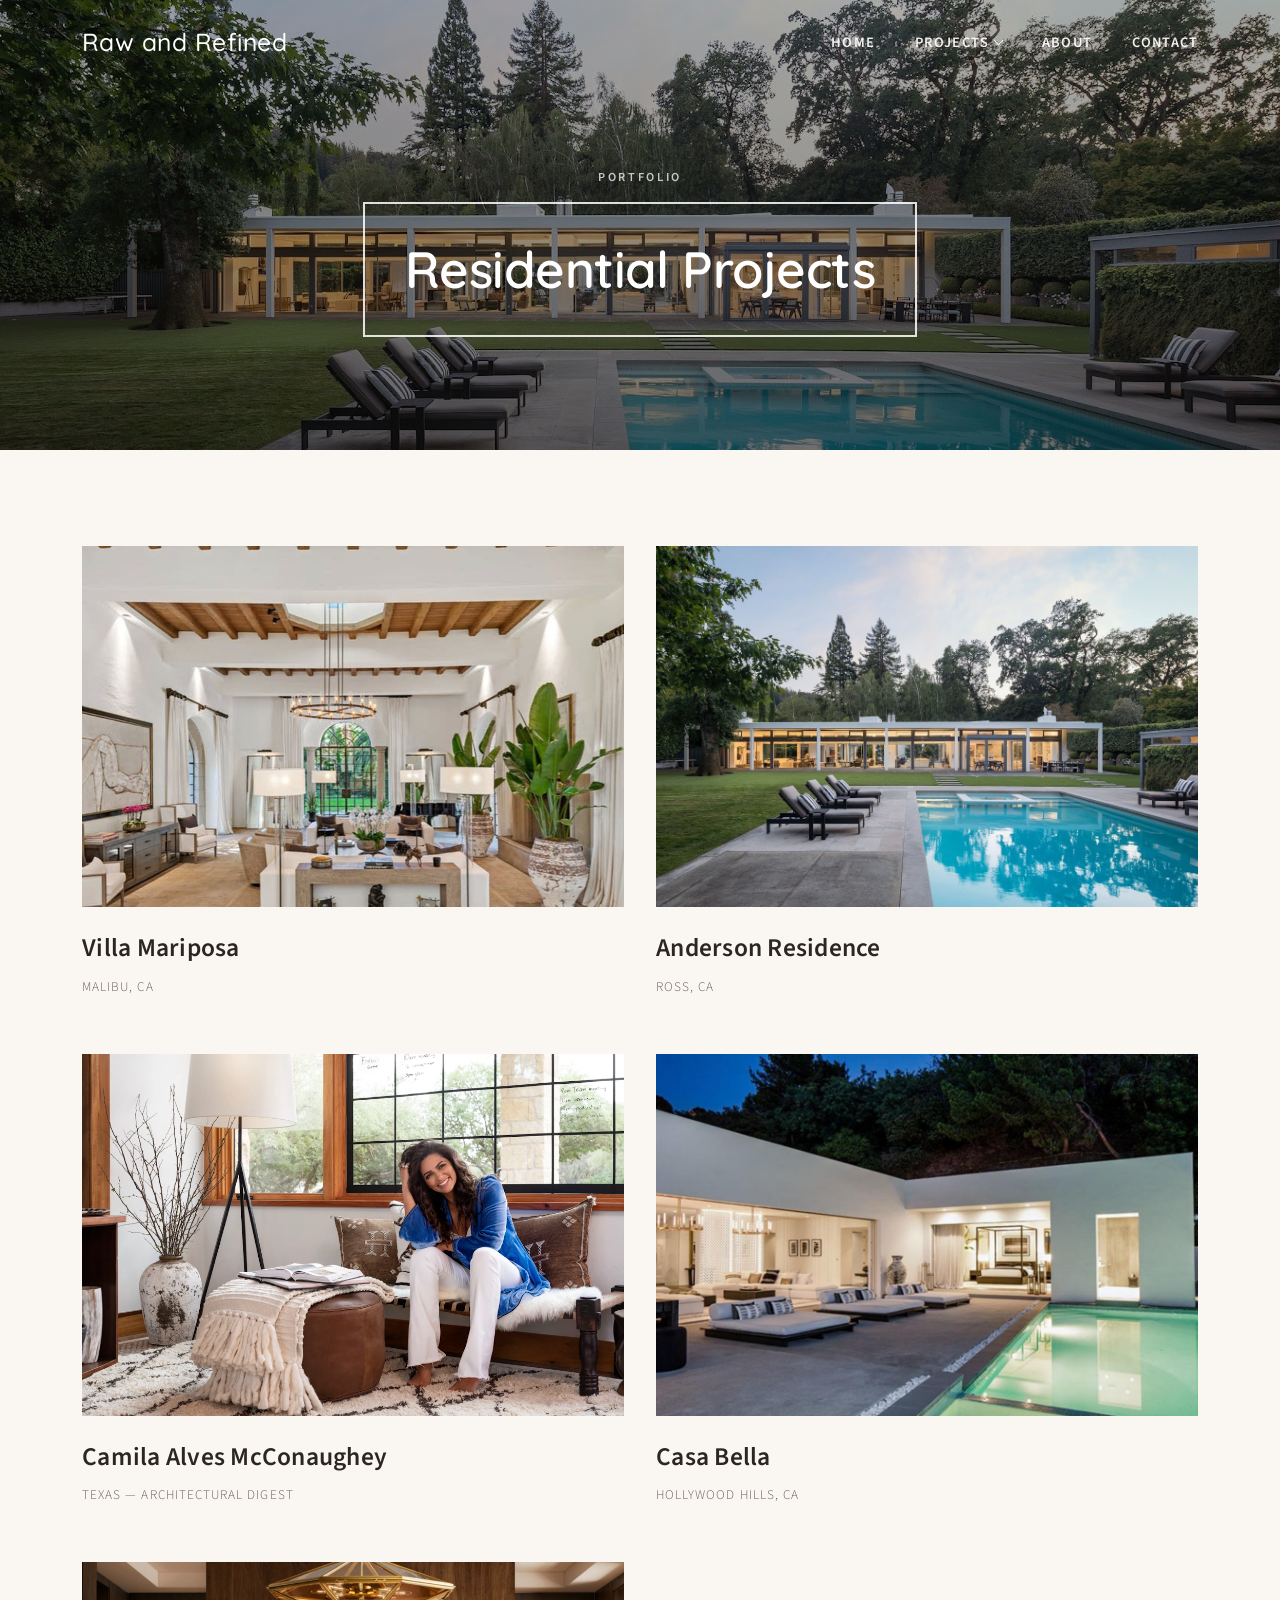
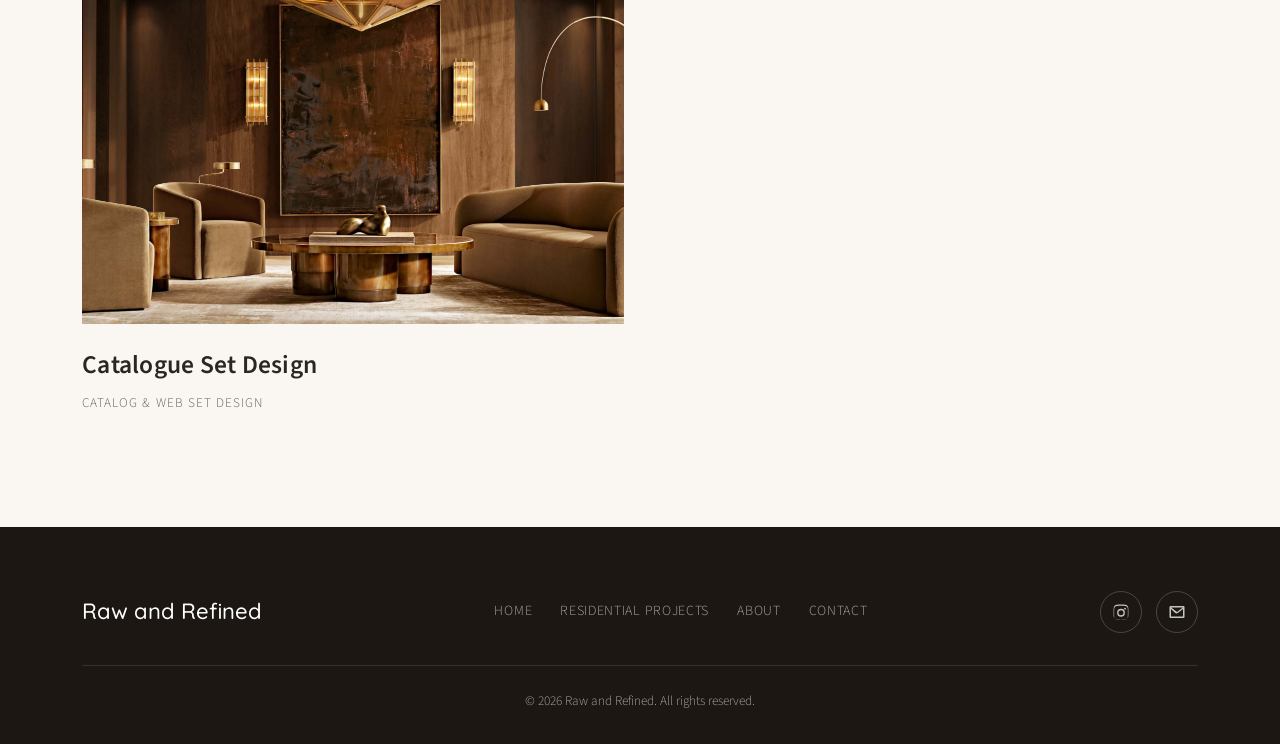
==== projects/index.html @ 06f258f5 "Initial commit: Raw and Refined site rebuild Self-hosted static rebuild of the Raw and Refined Googl" ====
<!DOCTYPE html>
<html lang="en">
<head>
<meta charset="UTF-8">
<meta name="viewport" content="width=device-width, initial-scale=1.0">
<title>Residential Projects | Raw and Refined</title>
<meta name="description" content="A selection of residential interior design projects by Raw and Refined.">
<link rel="icon" type="image/png" href="../assets/img/favicon.png">
<link rel="stylesheet" href="../assets/css/style.css?v=1788141513">
</head>
<body>

<header class="site-header">
  <div class="container nav-inner">
    <a href="../index.html" class="brand">Raw and Refined</a>
    <button class="menu-btn" aria-label="Toggle menu"><span></span></button>
    <nav>
      <ul class="nav-links">
        <li><a href="../index.html">Home</a></li>
        <li class="nav-item-has-children">
          <a href="index.html">Projects</a>
          <ul class="submenu">
            <li><a href="villa-mariposa.html">Villa Mariposa</a></li>
            <li><a href="anderson-residence.html">Anderson Residence</a></li>
            <li><a href="camila-mcconaughey.html">Camila McConaughey</a></li>
            <li><a href="casa-bella.html">Casa Bella</a></li>
            <li><a href="catalogue-set-design.html">Catalogue Set Design</a></li>
          </ul>
        </li>
        <li><a href="../about.html">About</a></li>
        <li><a href="../contact.html">Contact</a></li>
      </ul>
    </nav>
  </div>
</header>

<section class="page-banner" style="background-image:url('../assets/img/projects/anderson-residence/anderson-residence-1.jpg');">
  <div class="container page-banner-inner">
    <p class="eyebrow">Portfolio</p>
    <h1>Residential Projects</h1>
  </div>
</section>

<section>
  <div class="container">
    <div class="project-grid">
      <a class="project-card" href="villa-mariposa.html">
        <div class="thumb"><img src="../assets/img/projects/villa-mariposa/villa-mariposa-1.jpg" alt="Villa Mariposa"></div>
        <h3>Villa Mariposa</h3>
        <p class="loc">Malibu, CA</p>
      </a>
      <a class="project-card" href="anderson-residence.html">
        <div class="thumb"><img src="../assets/img/projects/anderson-residence/anderson-residence-1.jpg" alt="Anderson Residence"></div>
        <h3>Anderson Residence</h3>
        <p class="loc">Ross, CA</p>
      </a>
      <a class="project-card" href="camila-mcconaughey.html">
        <div class="thumb"><img src="../assets/img/projects/camila-mcconaughey/camila-mcconaughey-2.jpg" alt="Camila McConaughey"></div>
        <h3>Camila Alves McConaughey</h3>
        <p class="loc">Texas &mdash; Architectural Digest</p>
      </a>
      <a class="project-card" href="casa-bella.html">
        <div class="thumb"><img src="../assets/img/projects/casa-bella/casa-bella-1.jpg" alt="Casa Bella"></div>
        <h3>Casa Bella</h3>
        <p class="loc">Hollywood Hills, CA</p>
      </a>
      <a class="project-card" href="catalogue-set-design.html">
        <div class="thumb"><img src="../assets/img/projects/catalogue-set-design/catalogue-set-design-1.jpg" alt="Catalogue Set Design"></div>
        <h3>Catalogue Set Design</h3>
        <p class="loc">Catalog &amp; Web Set Design</p>
      </a>
    </div>
  </div>
</section>

<footer class="site-footer">
  <div class="container">
    <div class="footer-inner">
      <div class="footer-brand">Raw and Refined</div>
      <ul class="footer-links">
        <li><a href="../index.html">Home</a></li>
        <li><a href="index.html">Residential Projects</a></li>
        <li><a href="../about.html">About</a></li>
        <li><a href="../contact.html">Contact</a></li>
      </ul>
      <div class="footer-social">
        <a class="icon-link" href="https://www.instagram.com/fabglamiedputri/" target="_blank" rel="noopener" aria-label="Instagram">
          <svg viewBox="0 0 24 24"><path d="M12 2.16c3.2 0 3.58.01 4.85.07 1.17.05 1.8.25 2.23.41.56.22.96.48 1.38.9.42.42.68.82.9 1.38.16.42.36 1.06.41 2.23.06 1.27.07 1.65.07 4.85s-.01 3.58-.07 4.85c-.05 1.17-.25 1.8-.41 2.23-.22.56-.48.96-.9 1.38-.42.42-.82.68-1.38.9-.42.16-1.06.36-2.23.41-1.27.06-1.65.07-4.85.07s-3.58-.01-4.85-.07c-1.17-.05-1.8-.25-2.23-.41-.56-.22-.96-.48-1.38-.9-.42-.42-.68-.82-.9-1.38-.16-.42-.36-1.06-.41-2.23-.06-1.27-.07-1.65-.07-4.85s.01-3.58.07-4.85c.05-1.17.25-1.8.41-2.23.22-.56.48-.96.9-1.38.42-.42.82-.68 1.38-.9.42-.16 1.06-.36 2.23-.41C8.42 2.17 8.8 2.16 12 2.16zm0 1.62c-3.14 0-3.5.01-4.74.07-1.03.05-1.6.22-1.97.36-.5.19-.85.42-1.22.8-.38.37-.6.72-.8 1.22-.14.37-.3.94-.36 1.97-.06 1.24-.07 1.6-.07 4.74s.01 3.5.07 4.74c.05 1.03.22 1.6.36 1.97.19.5.42.85.8 1.22.37.38.72.6 1.22.8.37.14.94.3 1.97.36 1.24.06 1.6.07 4.74.07s3.5-.01 4.74-.07c1.03-.05 1.6-.22 1.97-.36.5-.19.85-.42 1.22-.8.38-.37.6-.72.8-1.22.14-.37.3-.94.36-1.97.06-1.24.07-1.6.07-4.74s-.01-3.5-.07-4.74c-.05-1.03-.22-1.6-.36-1.97-.19-.5-.42-.85-.8-1.22a3.27 3.27 0 0 0-1.22-.8c-.37-.14-.94-.3-1.97-.36-1.24-.06-1.6-.07-4.74-.07zm0 4.05a5.17 5.17 0 1 1 0 10.34 5.17 5.17 0 0 1 0-10.34zm0 8.53a3.36 3.36 0 1 0 0-6.72 3.36 3.36 0 0 0 0 6.72zm6.58-8.74a1.21 1.21 0 1 1-2.42 0 1.21 1.21 0 0 1 2.42 0z"/></svg>
        </a>
        <a class="icon-link" href="mailto:putri@rawandrefinedco.com" aria-label="Email">
          <svg viewBox="0 0 24 24"><path d="M2 5.5A1.5 1.5 0 0 1 3.5 4h17A1.5 1.5 0 0 1 22 5.5v13a1.5 1.5 0 0 1-1.5 1.5h-17A1.5 1.5 0 0 1 2 18.5v-13zm2.2.5 7.36 5.75a.7.7 0 0 0 .88 0L19.8 6H4.2zM20 7.9l-6.98 5.46a2.7 2.7 0 0 1-3.34 0L4 7.9V18h16V7.9z"/></svg>
        </a>
      </div>
    </div>
    <div class="footer-bottom">&copy; 2026 Raw and Refined. All rights reserved.</div>
  </div>
</footer>

<script src="../assets/js/main.js?v=1788141513"></script>
</body>
</html>
---- assets/css/style.css ----
/* Raw and Refined — Interior Design
   Self-hosted rebuild of the Google Sites original. */

@import url('https://fonts.googleapis.com/css2?family=Quicksand:wght@300;400;500;600;700&family=Source+Sans+Pro:wght@400;600;700&display=swap');

:root {
  --color-bg: #faf7f2;
  --color-bg-alt: #f1ebe1;
  --color-text: #2b2621;
  --color-text-soft: #6b6259;
  --color-line: #e2d9cb;
  --color-accent: #a9855f;
  --color-overlay: rgba(20, 16, 12, 0.38);
  --font-display: 'Quicksand', -apple-system, 'Segoe UI', sans-serif;
  --font-body: 'Source Sans Pro', -apple-system, 'Segoe UI', sans-serif;
  --container: 1180px;
  --nav-height: 84px;
}

* { box-sizing: border-box; }

html { scroll-behavior: smooth; font-size: 17px; }

body {
  margin: 0;
  background: var(--color-bg);
  color: var(--color-text);
  font-family: var(--font-body);
  font-weight: 300;
  line-height: 1.7;
  -webkit-font-smoothing: antialiased;
}

body.home-page { background: #211d1a; }
body.home-page .section-head h2 { color: #f6f1e9; }
body.home-page .section-head .eyebrow { color: var(--color-accent); }

img { max-width: 100%; display: block; }

a { color: inherit; text-decoration: none; }

.container {
  max-width: var(--container);
  margin: 0 auto;
  padding: 0 32px;
}

h1, h2, h3, h4 {
  font-family: var(--font-body);
  font-weight: 600;
  letter-spacing: 0.01em;
  margin: 0 0 0.5em;
}

h1 {
  font-family: var(--font-display);
  font-weight: 400;
  letter-spacing: -0.01em;
}

p { margin: 0 0 1.2em; }

.eyebrow {
  font-family: var(--font-body);
  font-size: 0.72rem;
  letter-spacing: 0.22em;
  text-transform: uppercase;
  color: var(--color-accent);
}

/* ---------- Header / Nav ---------- */

.site-header {
  position: fixed;
  top: 0; left: 0; right: 0;
  z-index: 100;
  height: var(--nav-height);
  display: flex;
  align-items: center;
  transition: background 0.35s ease, box-shadow 0.35s ease;
}

.site-header.is-solid,
.site-header.is-open {
  background: rgba(0, 0, 0, 0.8);
  box-shadow: none;
  backdrop-filter: blur(8px);
}

.nav-inner {
  width: 100%;
  display: flex;
  align-items: center;
  justify-content: space-between;
}

.brand {
  font-family: var(--font-display);
  font-size: 1.45rem;
  font-weight: 500;
  letter-spacing: 0.02em;
  color: #fff;
  transition: color 0.35s ease;
}

.nav-links {
  display: flex;
  align-items: center;
  gap: 40px;
  list-style: none;
  margin: 0; padding: 0;
}

.nav-links a, .nav-toggle-label {
  font-size: 0.85rem;
  font-weight: 600;
  letter-spacing: 0.08em;
  text-transform: uppercase;
  color: #fff;
  transition: color 0.35s ease, opacity 0.2s ease;
  opacity: 0.92;
}

@media (min-width: 881px) {
  .site-header.is-solid .submenu a,
  .site-header.is-open .submenu a { color: #f1ebe1; }
}

.nav-links a:hover { opacity: 1; color: var(--color-accent); }

.nav-item-has-children { position: relative; }

.nav-item-has-children > a::after {
  content: '';
  display: inline-block;
  width: 6px; height: 6px;
  margin-left: 6px;
  border-right: 1px solid currentColor;
  border-bottom: 1px solid currentColor;
  transform: translateY(-3px) rotate(45deg);
}

.submenu {
  position: absolute;
  top: 100%;
  left: -20px;
  min-width: 230px;
  padding: 14px 0;
  margin: 14px 0 0;
  list-style: none;
  background: #211c17;
  box-shadow: 0 18px 40px rgba(0,0,0,0.25);
  opacity: 0;
  visibility: hidden;
  transform: translateY(8px);
  transition: opacity 0.25s ease, transform 0.25s ease, visibility 0.25s ease;
}
.submenu li { margin: 0; padding: 0; }

.nav-item-has-children:hover .submenu,
.nav-item-has-children:focus-within .submenu,
.nav-item-has-children.is-open .submenu {
  opacity: 1;
  visibility: visible;
  transform: translateY(0);
}

.submenu a {
  display: block;
  padding: 10px 24px;
  color: #f1ebe1;
  opacity: 0.85;
  font-size: 0.8rem;
}
.submenu a:hover { opacity: 1; color: var(--color-accent); background: rgba(255,255,255,0.04); }

.nav-toggle {
  display: none;
}

/* Mobile nav */
.menu-btn {
  display: none;
  width: 26px; height: 20px;
  position: relative;
  background: none; border: 0; cursor: pointer;
  z-index: 110;
}
.menu-btn span, .menu-btn::before, .menu-btn::after {
  content: '';
  position: absolute; left: 0; right: 0;
  height: 1.5px;
  background: #fff;
  transition: all 0.3s ease;
}
.menu-btn::before { top: 0; }
.menu-btn span { top: 9px; }
.menu-btn::after { top: 18px; }

.site-header.is-open .menu-btn::before { transform: translateY(9px) rotate(45deg); }
.site-header.is-open .menu-btn span { opacity: 0; }
.site-header.is-open .menu-btn::after { transform: translateY(-9px) rotate(-45deg); }

@media (max-width: 880px) {
  .menu-btn { display: block; margin-left: auto; }
  .nav-links {
    position: fixed;
    top: var(--nav-height); left: 0; right: 0;
    height: calc(100vh - var(--nav-height));
    background: rgba(0, 0, 0, 0.8);
    backdrop-filter: blur(8px);
    flex-direction: column;
    align-items: flex-start;
    gap: 0;
    padding: 12px 32px 40px;
    transform: translateX(100%);
    transition: transform 0.35s ease;
    overflow-y: auto;
  }
  .site-header.is-open .nav-links { transform: translateX(0); }
  .nav-links li { width: 100%; border-bottom: 1px solid rgba(255,255,255,0.15); }
  .nav-links a, .nav-toggle-label { display: block; padding: 16px 0; }
  .submenu {
    position: static; opacity: 1; visibility: visible; transform: none;
    background: none; box-shadow: none; margin: 0 0 8px; padding: 0;
    display: block;
  }
  .submenu li { border-bottom: none; width: auto; }
  .submenu a { color: #f1ebe1; padding: 12px 24px; opacity: 0.9; }
  .submenu a:hover { opacity: 1; }
  .nav-item-has-children > a::after { display: none; }
}

/* ---------- Hero ---------- */

.hero {
  position: relative;
  height: 100vh;
  min-height: 560px;
  display: flex;
  align-items: flex-end;
  overflow: hidden;
  color: #fff;
}

.hero-bg {
  position: absolute; inset: 0;
  z-index: 0;
  background-size: cover;
  background-position: center;
  opacity: 0;
  transform: scale(1);
  animation: heroFadeIn 2.2s ease-out forwards, heroZoomIn 16s ease-out forwards;
}

@keyframes heroFadeIn {
  from { opacity: 0; }
  to { opacity: 1; }
}

@keyframes heroZoomIn {
  from { transform: scale(1); }
  to { transform: scale(1.15); }
}

.hero::before {
  content: '';
  position: absolute; inset: 0;
  z-index: 1;
  background: linear-gradient(180deg, rgba(15,12,9,0.35) 0%, rgba(15,12,9,0.15) 45%, rgba(15,12,9,0.55) 100%);
}

.hero-inner {
  position: relative;
  z-index: 2;
  width: 100%;
  padding-bottom: 96px;
  text-align: center;
}

.hero h1 {
  font-size: clamp(2.1rem, 4.4vw, 3.6rem);
  font-weight: 400;
  line-height: 1.2;
  max-width: 820px;
  margin: 0 auto 0.35em;
  text-shadow: 0 2px 6px rgba(0,0,0,0.5), 0 10px 30px rgba(0,0,0,0.45);
}

.hero p.hero-sub {
  font-family: var(--font-body);
  font-size: calc(0.95rem + 2px);
  letter-spacing: 0.04em;
  color: rgba(255,255,255,0.85);
  margin-bottom: 2em;
  text-shadow: 0 2px 6px rgba(0,0,0,0.55), 0 6px 20px rgba(0,0,0,0.4);
}

.reveal-line {
  opacity: 0;
  transform: translateY(28px);
}
.hero .reveal-line {
  transition-property: opacity, transform;
  transition-timing-function: cubic-bezier(0.16, 1, 0.3, 1);
}
.hero .reveal-h1 { transition-duration: 1.5s; }
.hero .reveal-sub { transition-duration: 2s; }
.hero .reveal-cta {
  transition-property: opacity, transform, background, color;
  transition-duration: 1.5s, 1.5s, 0.3s, 0.3s;
  transition-timing-function: cubic-bezier(0.16, 1, 0.3, 1), cubic-bezier(0.16, 1, 0.3, 1), ease, ease;
}
.reveal-line.is-visible {
  opacity: 1;
  transform: translateY(0);
}

.hero-scroll {
  position: absolute;
  z-index: 2;
  bottom: 34px; left: 50%;
  transform: translateX(-50%);
  width: 34px; height: 34px;
  border: 1px solid rgba(255,255,255,0.6);
  border-radius: 50%;
  display: flex; align-items: center; justify-content: center;
  animation: bob 2.4s ease-in-out infinite;
  opacity: 0;
  transition: opacity 1s ease;
}
.hero-scroll.is-visible { opacity: 1; }
@keyframes bob { 0%,100% { transform: translate(-50%,0); } 50% { transform: translate(-50%,6px); } }

/* Page (non-hero) header banner for interior pages */
.page-banner {
  height: 50vh;
  min-height: 420px;
  position: relative;
  background-size: cover;
  background-position: center;
  display: flex;
  align-items: center;
  color: #fff;
}
.page-banner::before {
  content: '';
  position: absolute; inset: 0;
  background: linear-gradient(180deg, rgba(15,12,9,0.3) 0%, rgba(15,12,9,0.58) 100%);
}
.page-banner-inner { position: relative; padding-top: var(--nav-height); text-align: center; width: 100%; }
.page-banner .eyebrow { color: rgba(255,255,255,0.75); font-weight: 600; }
.page-banner h1 {
  display: inline-block;
  font-size: clamp(2rem, 4vw, 3rem);
  font-weight: 600;
  border: 2px solid rgba(255,255,255,0.85);
  padding: 22px 40px;
  margin: 0 0 0.6em;
}
.page-banner .meta {
  display: flex; gap: 28px; flex-wrap: wrap; justify-content: center;
  font-size: 0.78rem; font-weight: 600; letter-spacing: 0.1em; text-transform: uppercase;
  color: #fff; margin-top: 14px;
}

/* ---------- Buttons ---------- */

.btn {
  display: inline-block;
  padding: 15px 34px;
  border: 1px solid currentColor;
  font-size: 0.78rem;
  letter-spacing: 0.14em;
  text-transform: uppercase;
  transition-property: background, color;
  transition-duration: 0.3s;
  transition-timing-function: ease;
}
.btn-light { color: var(--color-text); background: #fff; border-color: #fff; }
.hero .btn-light { box-shadow: 0 4px 20px rgba(0,0,0,0.35); }
.btn-light:hover { background: transparent; color: #fff; border-color: #fff; }
.btn-dark { color: var(--color-text); border-color: var(--color-text); }
.btn-dark:hover { background: var(--color-text); color: var(--color-bg); }

/* ---------- Sections ---------- */

section { padding: 96px 0; }
.section-tight { padding: 64px 0; }
.section-alt { background: var(--color-bg-alt); }

.section-head { max-width: 640px; margin: 0 auto 56px; text-align: center; }
.section-head h2 { font-size: clamp(1.8rem, 3vw, 2.5rem); }

/* Gallery grid on home — masonry: one tall image beside a stacked pair */
.grid-gallery {
  display: flex;
  flex-direction: column;
  gap: 18px;
}
.gg-row {
  display: flex;
  gap: 18px;
  align-items: stretch;
}
.gg-row:nth-child(even) { flex-direction: row-reverse; }
.gg-tall {
  flex: 1.15;
  position: relative;
  display: block;
  overflow: hidden;
}
.gg-stack {
  flex: 1;
  display: flex;
  flex-direction: column;
  gap: 18px;
}
.gg-stack a {
  flex: 1;
  position: relative;
  display: block;
  overflow: hidden;
  min-height: 0;
}
.grid-gallery img {
  width: 100%; height: 100%; object-fit: cover;
  transition: transform 0.6s ease;
}
.grid-gallery a:hover img { transform: scale(1.06); }

@media (max-width: 720px) {
  .gg-row, .gg-row:nth-child(even) { flex-direction: column; }
  .gg-stack { flex-direction: row; }
}

/* Project cards (projects index) */
.project-grid {
  display: grid;
  grid-template-columns: repeat(2, 1fr);
  gap: 40px 32px;
}
.project-card { display: block; }
.project-card .thumb {
  aspect-ratio: 3/2;
  overflow: hidden;
  margin-bottom: 20px;
}
.project-card img { width: 100%; height: 100%; object-fit: cover; transition: transform 0.6s ease; }
.project-card:hover img { transform: scale(1.05); }
.project-card h3 { font-size: 1.5rem; margin-bottom: 0.2em; }
.project-card .loc { font-size: 0.78rem; letter-spacing: 0.08em; text-transform: uppercase; color: var(--color-text-soft); }

@media (max-width: 720px) {
  .project-grid { grid-template-columns: 1fr; }
}

/* Project detail body */
.project-copy {
  max-width: 760px;
  margin: 0 auto 64px;
}
.project-copy p { color: var(--color-text-soft); font-size: 1.02rem; }

.reveal-on-scroll {
  opacity: 0;
  transform: translateY(28px);
  transition: opacity 0.7s ease, transform 0.7s ease;
}
.reveal-on-scroll.is-visible {
  opacity: 1;
  transform: translateY(0);
}

.project-photos {
  display: flex;
  flex-direction: column;
  gap: 24px;
}
.project-photos img { width: 100%; }

@media (max-width: 720px) {
  .project-photos { gap: 14px; }
}

/* CTA band */
.cta-band {
  text-align: center;
  padding: 110px 0;
  background: var(--color-text);
  color: #fff;
}
.cta-band h2 { color: #fff; }
.cta-band p { color: rgba(255,255,255,0.7); max-width: 520px; margin: 0 auto 2em; }

/* About page */
.about-block { max-width: 760px; margin: 0 auto; }
.about-block h3 { font-size: 1.6rem; margin-top: 1.6em; }
.about-block p { color: var(--color-text-soft); }

/* Contact / bio page */
.bio-layout {
  display: grid;
  grid-template-columns: 220px 1fr;
  gap: 56px;
  align-items: start;
}
.bio-layout-single { grid-template-columns: 1fr; max-width: 760px; }
.career-logo {
  width: 88px;
  margin-bottom: 12px;
}
.bio-name { font-size: 2rem; margin-bottom: 0.1em; }
.bio-title { color: var(--color-accent); font-size: 0.85rem; letter-spacing: 0.08em; text-transform: uppercase; margin-bottom: 1.4em; }
.bio-block p { color: var(--color-text-soft); }
.contact-links { display: flex; gap: 18px; margin-top: 1.6em; }
.icon-link {
  width: 42px; height: 42px;
  border: 1px solid var(--color-line);
  border-radius: 50%;
  display: flex; align-items: center; justify-content: center;
  transition: background 0.3s ease, border-color 0.3s ease;
}
.icon-link:hover { background: var(--color-text); border-color: var(--color-text); }
.icon-link:hover svg { fill: #fff; }
.icon-link svg { width: 18px; height: 18px; fill: var(--color-text); transition: fill 0.3s ease; }

.timeline { margin-top: 2.4em; }
.timeline-row {
  display: grid;
  grid-template-columns: 130px 1fr;
  gap: 24px;
  padding: 20px 0;
  border-top: 1px solid var(--color-line);
}
.timeline-row:last-child { border-bottom: 1px solid var(--color-line); }
.timeline-year { font-family: var(--font-display); font-size: 1.1rem; color: var(--color-accent); }
.timeline-row h4 { margin: 0 0 0.2em; font-size: 1.05rem; }
.timeline-row p { margin: 0; color: var(--color-text-soft); font-size: 0.95rem; }

@media (max-width: 720px) {
  .bio-layout { grid-template-columns: 1fr; }
  .timeline-row { grid-template-columns: 90px 1fr; }
}

/* ---------- Footer ---------- */

.site-footer {
  background: #1c1712;
  color: rgba(255,255,255,0.6);
  padding: 64px 0 32px;
}
.footer-inner {
  display: flex;
  justify-content: space-between;
  align-items: center;
  flex-wrap: wrap;
  gap: 24px;
  padding-bottom: 32px;
  border-bottom: 1px solid rgba(255,255,255,0.1);
}
.footer-brand { font-family: var(--font-display); font-size: 1.3rem; font-weight: 500; color: #fff; }
.footer-links { display: flex; gap: 28px; list-style: none; margin: 0; padding: 0; font-size: 0.82rem; letter-spacing: 0.05em; text-transform: uppercase; }
.footer-links a:hover { color: var(--color-accent); }
.footer-social { display: flex; gap: 14px; }
.footer-social .icon-link { border-color: rgba(255,255,255,0.2); }
.footer-social .icon-link svg { fill: rgba(255,255,255,0.75); }
.footer-social .icon-link:hover { background: var(--color-accent); border-color: var(--color-accent); }
.footer-social .icon-link:hover svg { fill: #fff; }
.footer-bottom { padding-top: 24px; font-size: 0.78rem; text-align: center; }
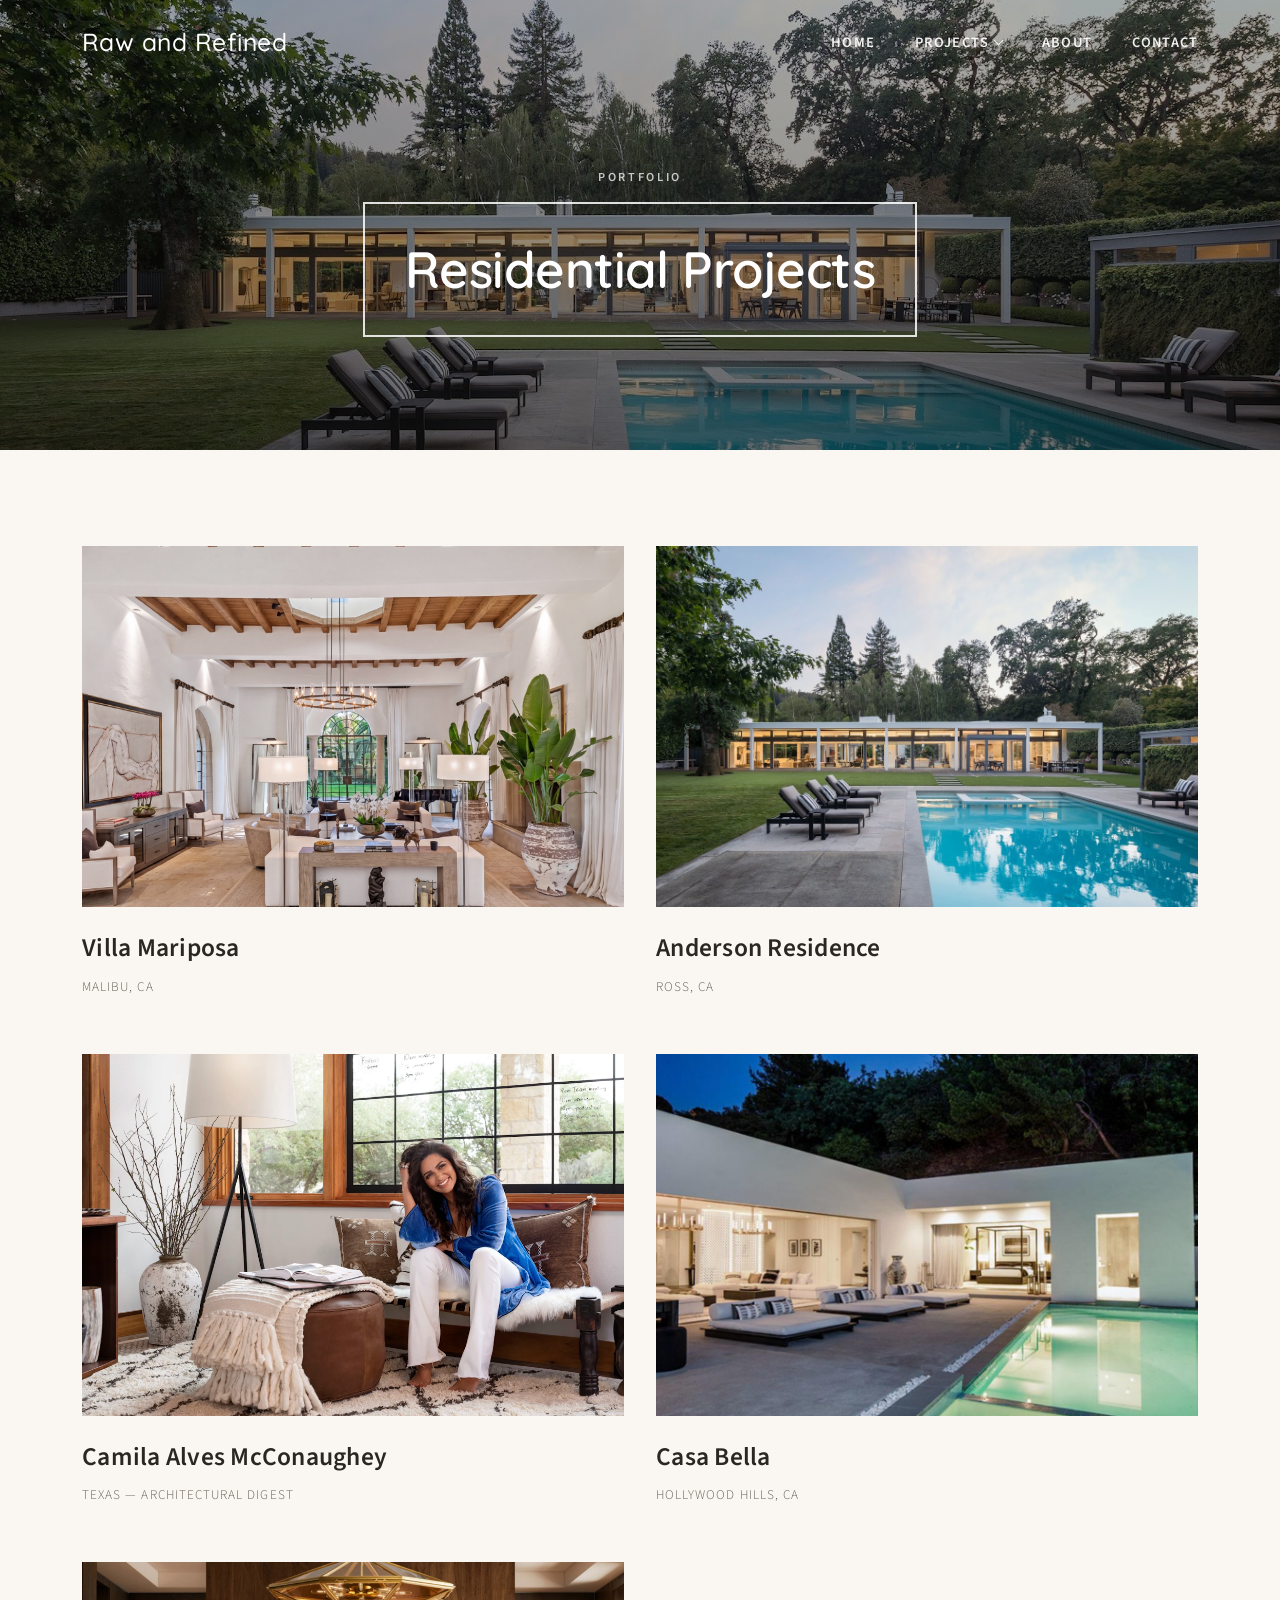
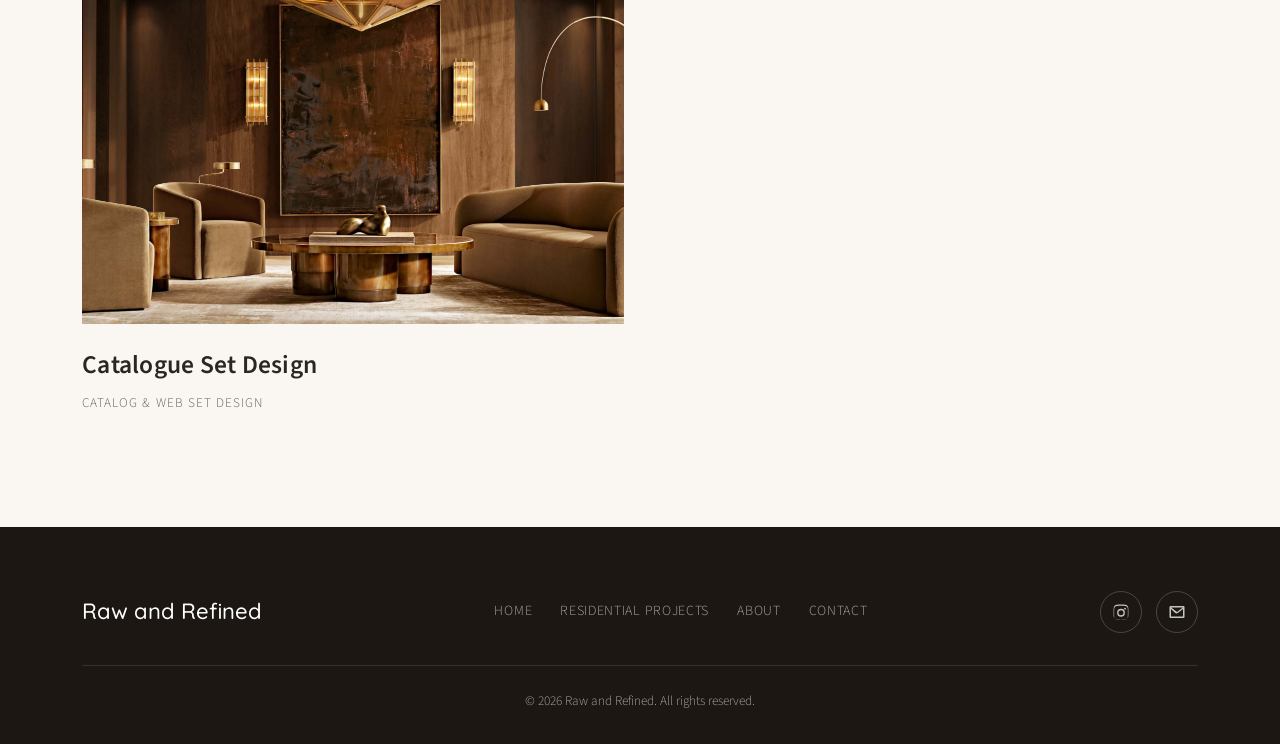
==== commit 3bfebe70: "Optimize Villa Mariposa images and reorganize source files Web images resized to 2000px/quality 82 (" ====
--- a/projects/index.html
+++ b/projects/index.html
@@ -6,7 +6,7 @@
 <title>Residential Projects | Raw and Refined</title>
 <meta name="description" content="A selection of residential interior design projects by Raw and Refined.">
 <link rel="icon" type="image/png" href="../assets/img/favicon.png">
-<link rel="stylesheet" href="../assets/css/style.css?v=1788141513">
+<link rel="stylesheet" href="../assets/css/style.css?v=1788717525">
 </head>
 <body>
 
@@ -45,7 +45,7 @@
   <div class="container">
     <div class="project-grid">
       <a class="project-card" href="villa-mariposa.html">
-        <div class="thumb"><img src="../assets/img/projects/villa-mariposa/villa-mariposa-1.jpg" alt="Villa Mariposa"></div>
+        <div class="thumb"><img src="../assets/img/projects/villa-mariposa/villa-mariposa-1.jpeg" alt="Villa Mariposa"></div>
         <h3>Villa Mariposa</h3>
         <p class="loc">Malibu, CA</p>
       </a>
@@ -96,6 +96,6 @@
   </div>
 </footer>
 
-<script src="../assets/js/main.js?v=1788141513"></script>
+<script src="../assets/js/main.js?v=1788717525"></script>
 </body>
 </html>
